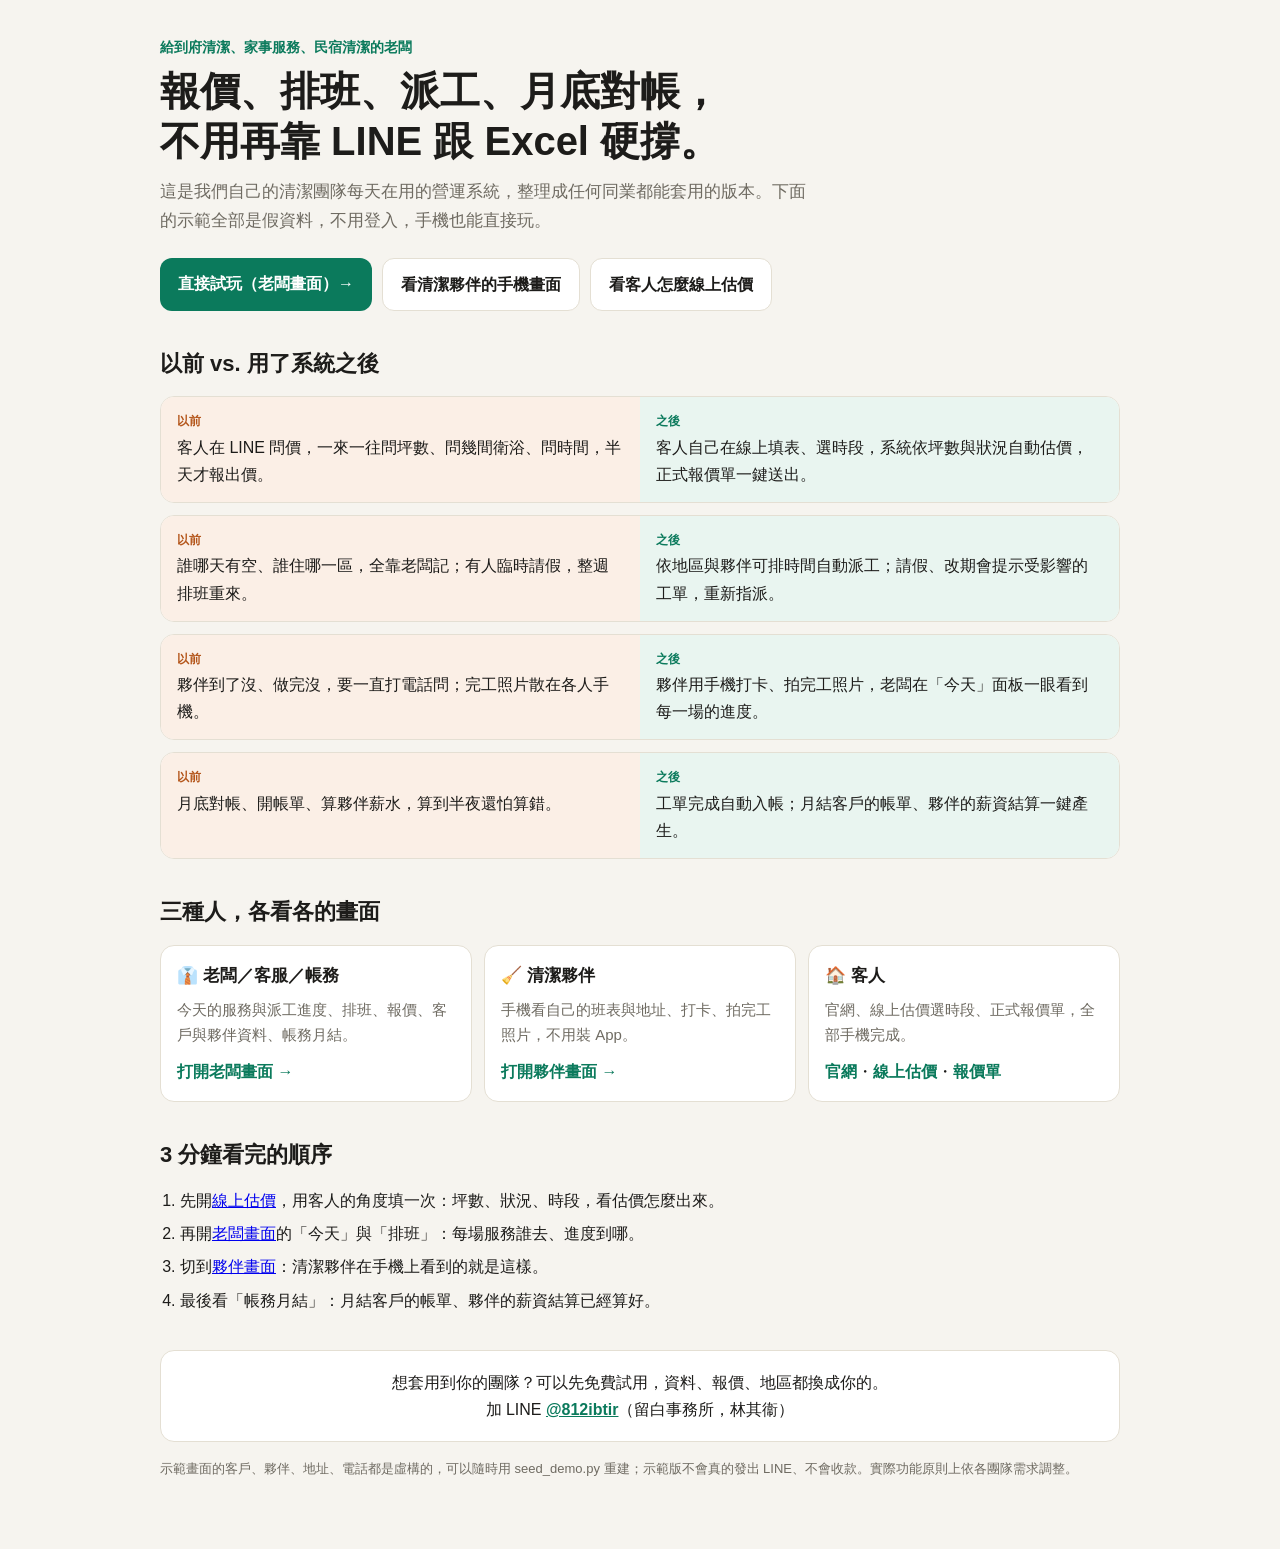
==== app/demo_intro.html @ 77c83a39 "到府清潔接單派工系統（tw-dispatch-kit）首次公開版本 Co-Authored-By: Claude Opus 5.5 <noreply@anthropic.com>" ====
<!doctype html>
<html lang="zh-Hant">
<head>
<meta charset="utf-8">
<meta name="viewport" content="width=device-width,initial-scale=1,viewport-fit=cover">
<meta name="robots" content="noindex,nofollow">
<title>到府清潔接單派工系統</title>
<style>
:root{--bg:#f6f4ef;--card:#fff;--ink:#1d1c1a;--mut:#6f6b62;--line:#e4dfd3;--acc:#0b7a5c;--acc2:#e9f5f0;--warn:#b4561b;--warn2:#fbefe6}
@media (prefers-color-scheme:dark){:root{--bg:#141413;--card:#1f1e1c;--ink:#f1efe9;--mut:#aaa59a;--line:#34322e;--acc:#43c59e;--acc2:#16332a;--warn:#f0a36a;--warn2:#36261a;color-scheme:dark}}
*{box-sizing:border-box}
body{margin:0;background:var(--bg);color:var(--ink);font:16px/1.7 -apple-system,"Noto Sans TC","Microsoft JhengHei",sans-serif;padding:0 16px}
main{max-width:960px;margin:auto;padding-block:36px 56px}
.kick{color:var(--acc);font-weight:700;font-size:14px;margin:0 0 6px}
h1{font-size:clamp(27px,5.4vw,40px);line-height:1.25;margin:0 0 12px}
.lead{color:var(--mut);font-size:17px;margin:0 0 22px;max-width:660px}
.cta{display:flex;gap:10px;flex-wrap:wrap;margin-bottom:34px}
a.btn{display:inline-block;text-decoration:none;border-radius:12px;padding:12px 18px;font-weight:700}
a.p{background:var(--acc);color:#fff}a.g{border:1px solid var(--line);color:var(--ink);background:var(--card)}
h2{font-size:22px;margin:34px 0 14px}
.rows{display:grid;gap:12px}
.row{display:grid;grid-template-columns:1fr 1fr;gap:0;background:var(--card);border:1px solid var(--line);border-radius:14px;overflow:hidden}
@media(max-width:640px){.row{grid-template-columns:1fr}}
.row>div{padding:14px 16px}
.row .b{background:var(--warn2)}.row .a{background:var(--acc2)}
.row small{display:block;font-weight:700;font-size:12px;letter-spacing:.04em;margin-bottom:2px}
.row .b small{color:var(--warn)}.row .a small{color:var(--acc)}
.grid{display:grid;grid-template-columns:repeat(auto-fit,minmax(min(100%,260px),1fr));gap:12px}
.card{background:var(--card);border:1px solid var(--line);border-radius:14px;padding:16px}
.card h3{margin:0 0 6px;font-size:17px}.card p{margin:0 0 10px;color:var(--mut);font-size:15px}
.card a{color:var(--acc);font-weight:700;text-decoration:none}
ol{padding-left:20px;margin:0}ol li{margin:6px 0}
footer{margin-top:36px;padding:18px;border-radius:14px;background:var(--card);border:1px solid var(--line);text-align:center}
footer a{color:var(--acc);font-weight:700}
.note{color:var(--mut);font-size:13px;margin-top:16px}
</style>
</head>
<body>
<main>
<p class="kick">給到府清潔、家事服務、民宿清潔的老闆</p>
<h1>報價、排班、派工、月底對帳，<br>不用再靠 LINE 跟 Excel 硬撐。</h1>
<p class="lead">這是我們自己的清潔團隊每天在用的營運系統，整理成任何同業都能套用的版本。下面的示範全部是假資料，不用登入，手機也能直接玩。</p>
<div class="cta"><a class="btn p" href="/enter?as=admin">直接試玩（老闆畫面）→</a><a class="btn g" href="/enter?as=worker">看清潔夥伴的手機畫面</a><a class="btn g" href="/book">看客人怎麼線上估價</a></div>

<h2>以前 vs. 用了系統之後</h2>
<div class="rows">
  <div class="row"><div class="b"><small>以前</small>客人在 LINE 問價，一來一往問坪數、問幾間衛浴、問時間，半天才報出價。</div><div class="a"><small>之後</small>客人自己在線上填表、選時段，系統依坪數與狀況自動估價，正式報價單一鍵送出。</div></div>
  <div class="row"><div class="b"><small>以前</small>誰哪天有空、誰住哪一區，全靠老闆記；有人臨時請假，整週排班重來。</div><div class="a"><small>之後</small>依地區與夥伴可排時間自動派工；請假、改期會提示受影響的工單，重新指派。</div></div>
  <div class="row"><div class="b"><small>以前</small>夥伴到了沒、做完沒，要一直打電話問；完工照片散在各人手機。</div><div class="a"><small>之後</small>夥伴用手機打卡、拍完工照片，老闆在「今天」面板一眼看到每一場的進度。</div></div>
  <div class="row"><div class="b"><small>以前</small>月底對帳、開帳單、算夥伴薪水，算到半夜還怕算錯。</div><div class="a"><small>之後</small>工單完成自動入帳；月結客戶的帳單、夥伴的薪資結算一鍵產生。</div></div>
</div>

<h2>三種人，各看各的畫面</h2>
<div class="grid">
  <div class="card"><h3>👔 老闆／客服／帳務</h3><p>今天的服務與派工進度、排班、報價、客戶與夥伴資料、帳務月結。</p><a href="/enter?as=admin">打開老闆畫面 →</a></div>
  <div class="card"><h3>🧹 清潔夥伴</h3><p>手機看自己的班表與地址、打卡、拍完工照片，不用裝 App。</p><a href="/enter?as=worker">打開夥伴畫面 →</a></div>
  <div class="card"><h3>🏠 客人</h3><p>官網、線上估價選時段、正式報價單，全部手機完成。</p><a href="/home">官網</a>・<a href="/book">線上估價</a>・<a href="/q/demo-quote-0001">報價單</a></div>
</div>

<h2>3 分鐘看完的順序</h2>
<ol>
  <li>先開<a href="/book">線上估價</a>，用客人的角度填一次：坪數、狀況、時段，看估價怎麼出來。</li>
  <li>再開<a href="/enter?as=admin">老闆畫面</a>的「今天」與「排班」：每場服務誰去、進度到哪。</li>
  <li>切到<a href="/enter?as=worker">夥伴畫面</a>：清潔夥伴在手機上看到的就是這樣。</li>
  <li>最後看「帳務月結」：月結客戶的帳單、夥伴的薪資結算已經算好。</li>
</ol>

<footer>
  想套用到你的團隊？可以先免費試用，資料、報價、地區都換成你的。<br>
  加 LINE <a href="https://line.me/R/ti/p/@812ibtir" target="_blank" rel="noopener">@812ibtir</a>（留白事務所，林其衞）
</footer>
<p class="note">示範畫面的客戶、夥伴、地址、電話都是虛構的，可以隨時用 seed_demo.py 重建；示範版不會真的發出 LINE、不會收款。實際功能原則上依各團隊需求調整。</p>
</main>
</body>
</html>
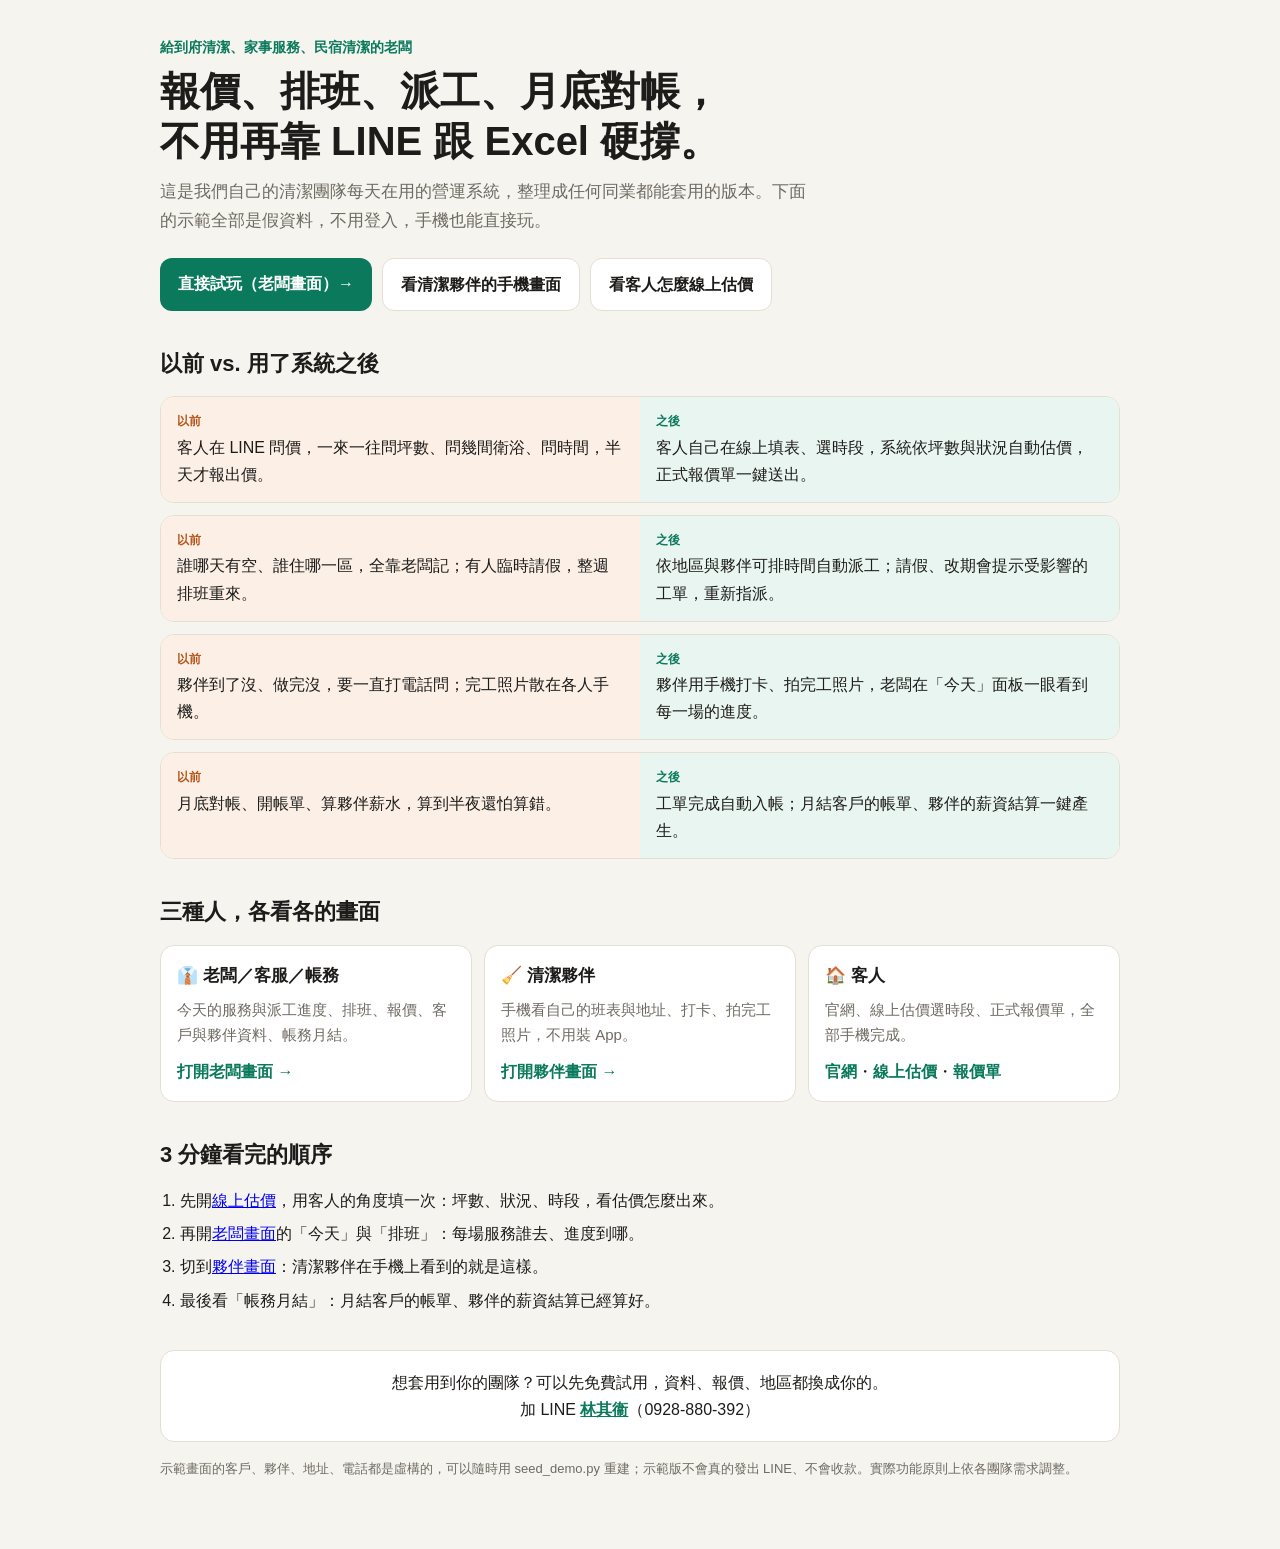
==== commit 480e821d: "客製化聯絡方式改為林其衞本人 LINE 與電話 0928-880-392 Co-Authored-By: Claude Opus 5.5 <noreply@anthropic.com>" ====
--- a/app/demo_intro.html
+++ b/app/demo_intro.html
@@ -67,7 +67,7 @@
 
 <footer>
   想套用到你的團隊？可以先免費試用，資料、報價、地區都換成你的。<br>
-  加 LINE <a href="https://line.me/R/ti/p/@812ibtir" target="_blank" rel="noopener">@812ibtir</a>（留白事務所，林其衞）
+  加 LINE <a href="https://line.me/ti/p/xzHT2IywOM" target="_blank" rel="noopener">林其衞</a>（0928-880-392）
 </footer>
 <p class="note">示範畫面的客戶、夥伴、地址、電話都是虛構的，可以隨時用 seed_demo.py 重建；示範版不會真的發出 LINE、不會收款。實際功能原則上依各團隊需求調整。</p>
 </main>
